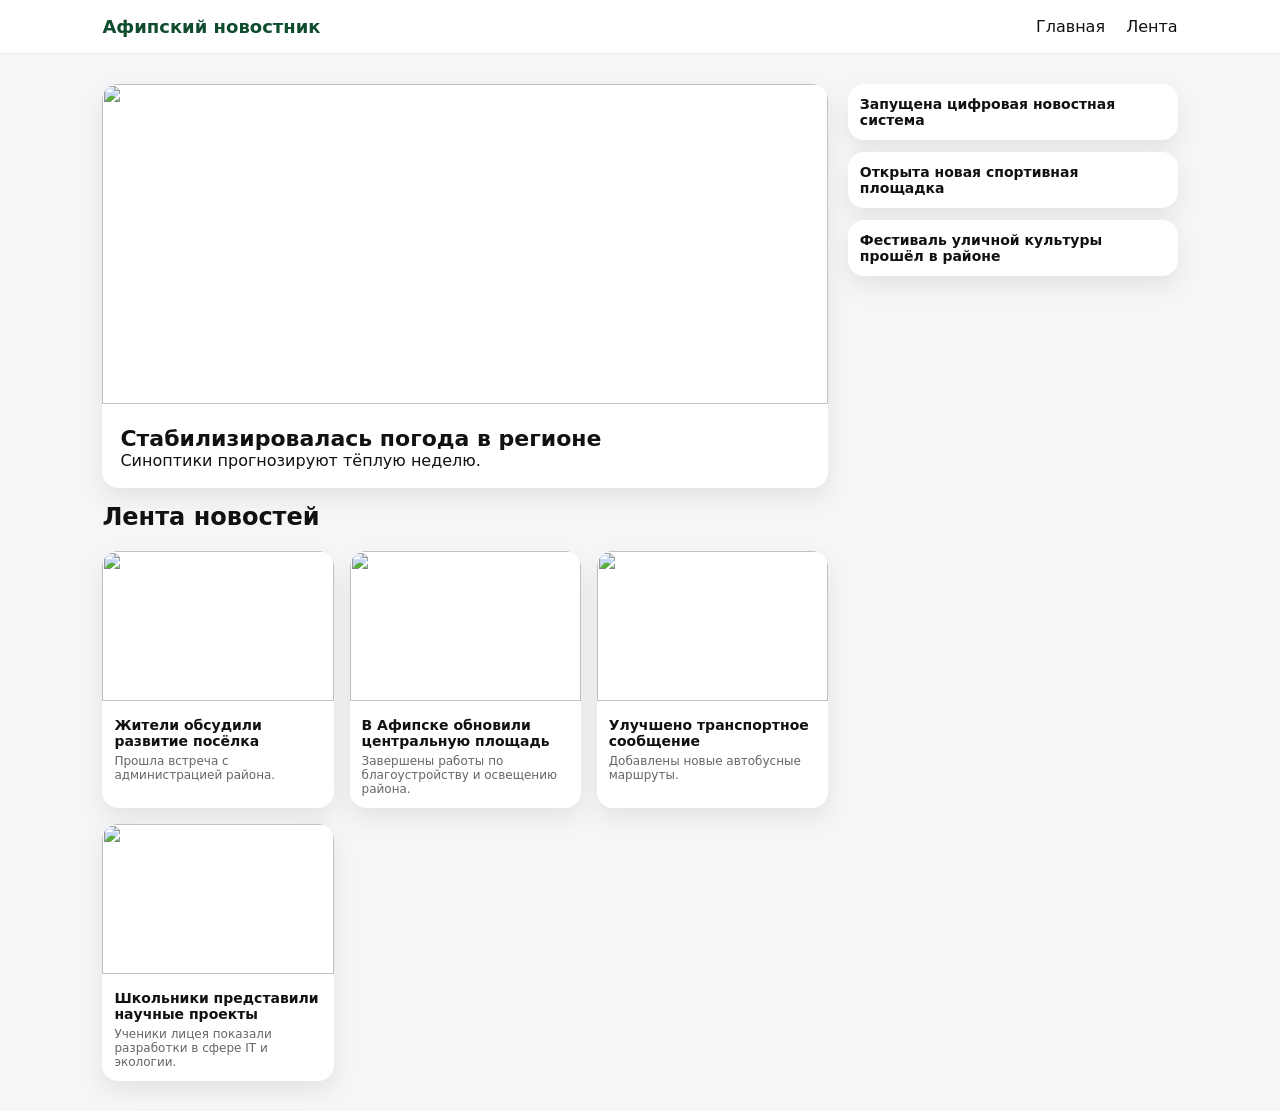
==== index.html @ 8dc91c63 "Add files via upload" ====
<!DOCTYPE html>
<html lang="ru">
<head>
<meta charset="UTF-8">
<meta name="viewport" content="width=device-width, initial-scale=1.0">

<title>Афипский новостник</title>

<link rel="stylesheet" href="style.css">

</head>

<body>

<header>
  <div class="logo">Афипский новостник</div>

  <nav>
    <a href="index.html">Главная</a>
    <a href="news.html">Лента</a>
  </nav>
</header>

<main class="container">

  <!-- 🟢 ЯНДЕКС-ГЛАВНАЯ -->
  <div class="layout">

    <!-- LEFT -->
    <div>

      <div class="hero">
        <img id="heroImg" src="https://picsum.photos/1200/600" />
        <div class="hero-content">
          <h1 id="heroTitle">Загрузка новостей...</h1>
          <p id="heroText">Пожалуйста подождите</p>
        </div>
      </div>

      <h2 style="margin:15px 0;">Лента новостей</h2>
      <div class="grid" id="newsGrid"></div>

    </div>

    <!-- RIGHT -->
    <aside class="side" id="sideNews"></aside>

  </div>

</main>

<script src="script.js"></script>
</body>
</html>
---- style.css ----
:root{
  --bg:#f5f6f8;
  --card:#ffffff;
  --text:#111;
  --muted:#666;
  --accent:#0f4d2e;
  --shadow:0 10px 25px rgba(0,0,0,0.08);
  --r:16px;
}

*{
  margin:0;
  padding:0;
  box-sizing:border-box;
  font-family: system-ui, Arial;
}

body{
  background:var(--bg);
  color:var(--text);
}

/* HEADER */
header{
  position:sticky;
  top:0;
  background:white;
  display:flex;
  justify-content:space-between;
  align-items:center;
  padding:16px 8%;
  border-bottom:1px solid #eaeaea;
  z-index:10;
}

.logo{
  font-weight:900;
  color:var(--accent);
  font-size:18px;
}

nav a{
  margin-left:16px;
  text-decoration:none;
  color:var(--text);
  font-weight:500;
}

nav a:hover{
  color:var(--accent);
}

/* CONTAINER */
.container{
  padding:30px 8%;
}

/* LAYOUT (ЯНДЕКС СТРУКТУРА) */
.layout{
  display:grid;
  grid-template-columns:2.2fr 1fr;
  gap:20px;
}

/* HERO */
.hero{
  background:var(--card);
  border-radius:var(--r);
  overflow:hidden;
  box-shadow:var(--shadow);
}

.hero img{
  width:100%;
  height:320px;
  object-fit:cover;
}

.hero-content{
  padding:18px;
}

.hero h1{
  font-size:22px;
  font-weight:900;
}

/* RIGHT SIDE */
.side{
  display:flex;
  flex-direction:column;
  gap:12px;
}

.side-card{
  background:white;
  padding:12px;
  border-radius:var(--r);
  box-shadow:var(--shadow);
}

.side-card h3{
  font-size:14px;
}

/* GRID NEWS */
.grid{
  display:grid;
  grid-template-columns:repeat(3,1fr);
  gap:16px;
  margin-top:20px;
}

/* CARD */
.card{
  background:white;
  border-radius:var(--r);
  overflow:hidden;
  box-shadow:var(--shadow);
  transform:translateY(15px);
  opacity:0;
  transition:.4s;
}

.card.show{
  transform:translateY(0);
  opacity:1;
}

.card img{
  width:100%;
  height:150px;
  object-fit:cover;
}

.card-content{
  padding:12px;
}

.card h3{
  font-size:14px;
  font-weight:800;
}

.card p{
  font-size:12px;
  color:var(--muted);
  margin-top:5px;
}

/* BUTTON */
button{
  background:var(--accent);
  color:white;
  border:none;
  padding:10px 16px;
  border-radius:10px;
  cursor:pointer;
}

/* RESPONSIVE */
@media(max-width:900px){
  .layout{
    grid-template-columns:1fr;
  }

  .grid{
    grid-template-columns:1fr 1fr;
  }
}

@media(max-width:600px){
  .grid{
    grid-template-columns:1fr;
  }
}
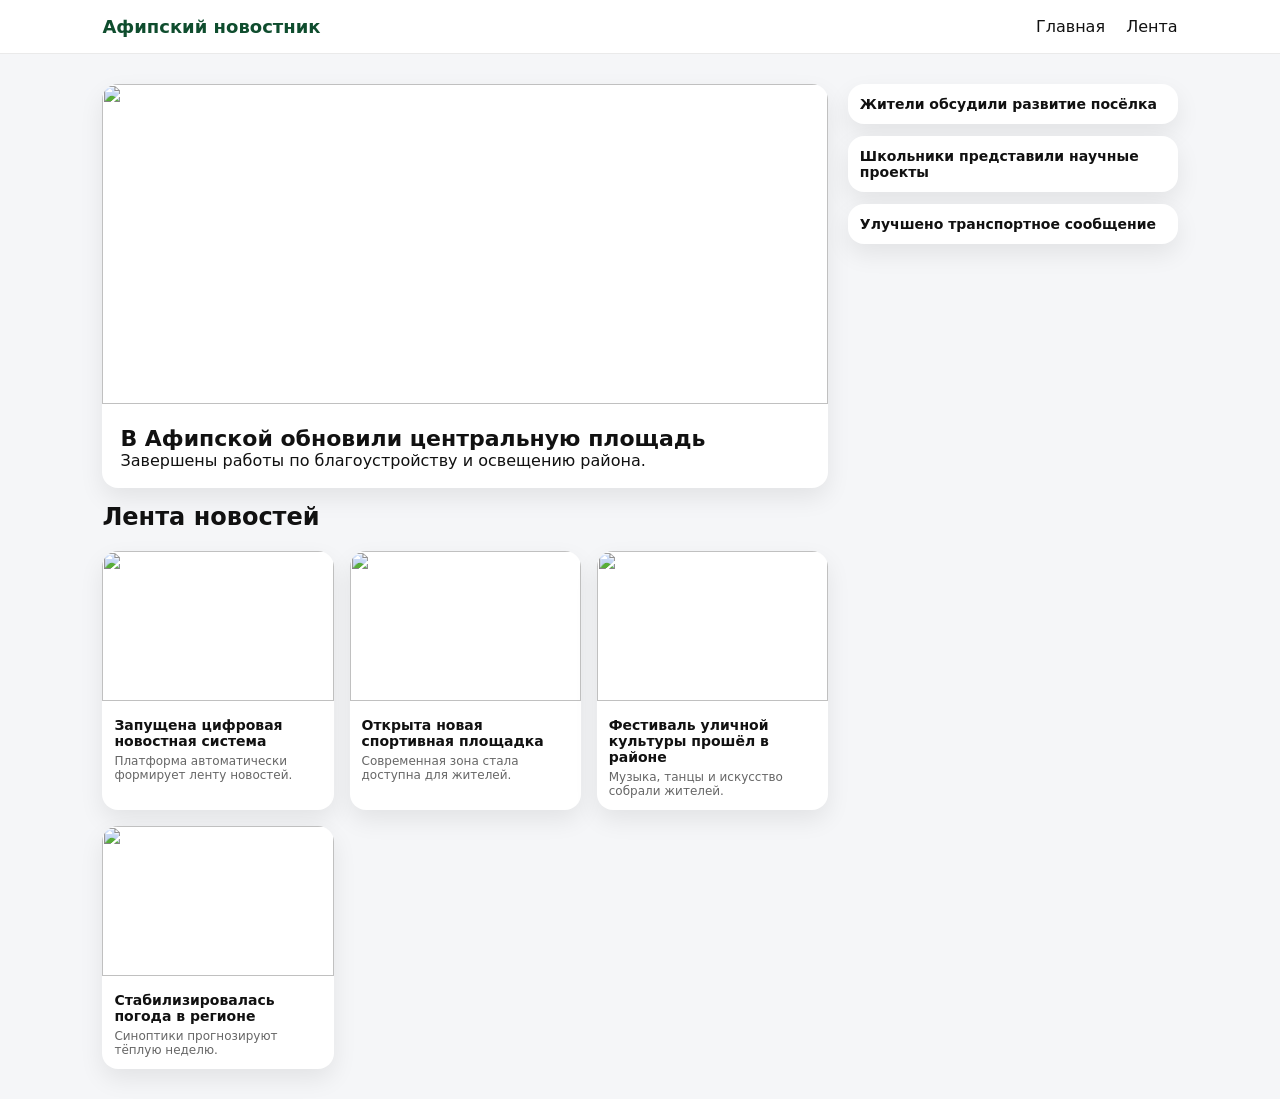
==== commit cf0d92c5: "Update hero text and header styles in index.html" ====
--- a/index.html
+++ b/index.html
@@ -14,7 +14,6 @@
 
 <header>
   <div class="logo">Афипский новостник</div>
-
   <nav>
     <a href="index.html">Главная</a>
     <a href="news.html">Лента</a>
@@ -23,21 +22,20 @@
 
 <main class="container">
 
-  <!-- 🟢 ЯНДЕКС-ГЛАВНАЯ -->
   <div class="layout">
 
     <!-- LEFT -->
     <div>
 
       <div class="hero">
-        <img id="heroImg" src="https://picsum.photos/1200/600" />
+        <img id="heroImg" src="https://picsum.photos/1200/600">
         <div class="hero-content">
           <h1 id="heroTitle">Загрузка новостей...</h1>
-          <p id="heroText">Пожалуйста подождите</p>
+          <p id="heroText">Подождите секунду</p>
         </div>
       </div>
 
-      <h2 style="margin:15px 0;">Лента новостей</h2>
+      <h2 style="margin-top:15px;">Лента новостей</h2>
       <div class="grid" id="newsGrid"></div>
 
     </div>
@@ -51,4 +49,4 @@
 
 <script src="script.js"></script>
 </body>
-</html>+</html>
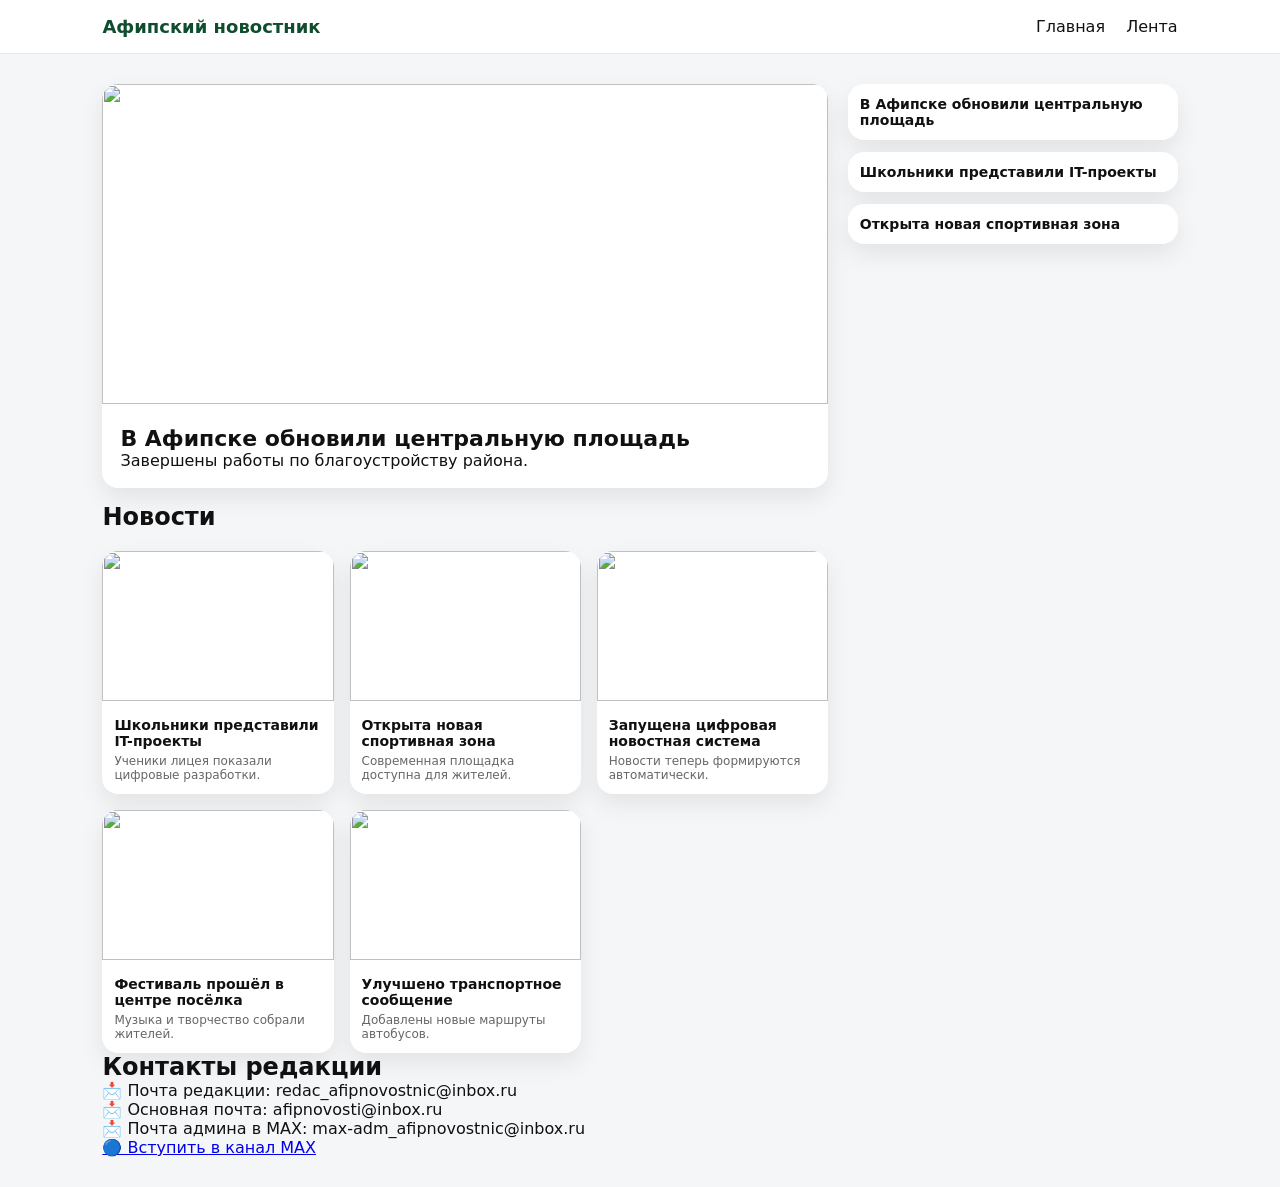
==== commit 59fee78e: "Update index.html" ====
--- a/index.html
+++ b/index.html
@@ -3,17 +3,15 @@
 <head>
 <meta charset="UTF-8">
 <meta name="viewport" content="width=device-width, initial-scale=1.0">
-
 <title>Афипский новостник</title>
-
 <link rel="stylesheet" href="style.css">
-
 </head>
 
 <body>
 
 <header>
   <div class="logo">Афипский новостник</div>
+
   <nav>
     <a href="index.html">Главная</a>
     <a href="news.html">Лента</a>
@@ -24,23 +22,24 @@
 
   <div class="layout">
 
-    <!-- LEFT -->
     <div>
 
       <div class="hero">
         <img id="heroImg" src="https://picsum.photos/1200/600">
         <div class="hero-content">
-          <h1 id="heroTitle">Загрузка новостей...</h1>
-          <p id="heroText">Подождите секунду</p>
+          <h1 id="heroTitle">Загрузка...</h1>
+          <p id="heroText">Подождите</p>
         </div>
       </div>
 
-      <h2 style="margin-top:15px;">Лента новостей</h2>
+      <h2 style="margin-top:15px;">Новости</h2>
       <div class="grid" id="newsGrid"></div>
+
+      <!-- 🔴 КОНТАКТЫ -->
+      <div id="contacts" class="contacts"></div>
 
     </div>
 
-    <!-- RIGHT -->
     <aside class="side" id="sideNews"></aside>
 
   </div>
